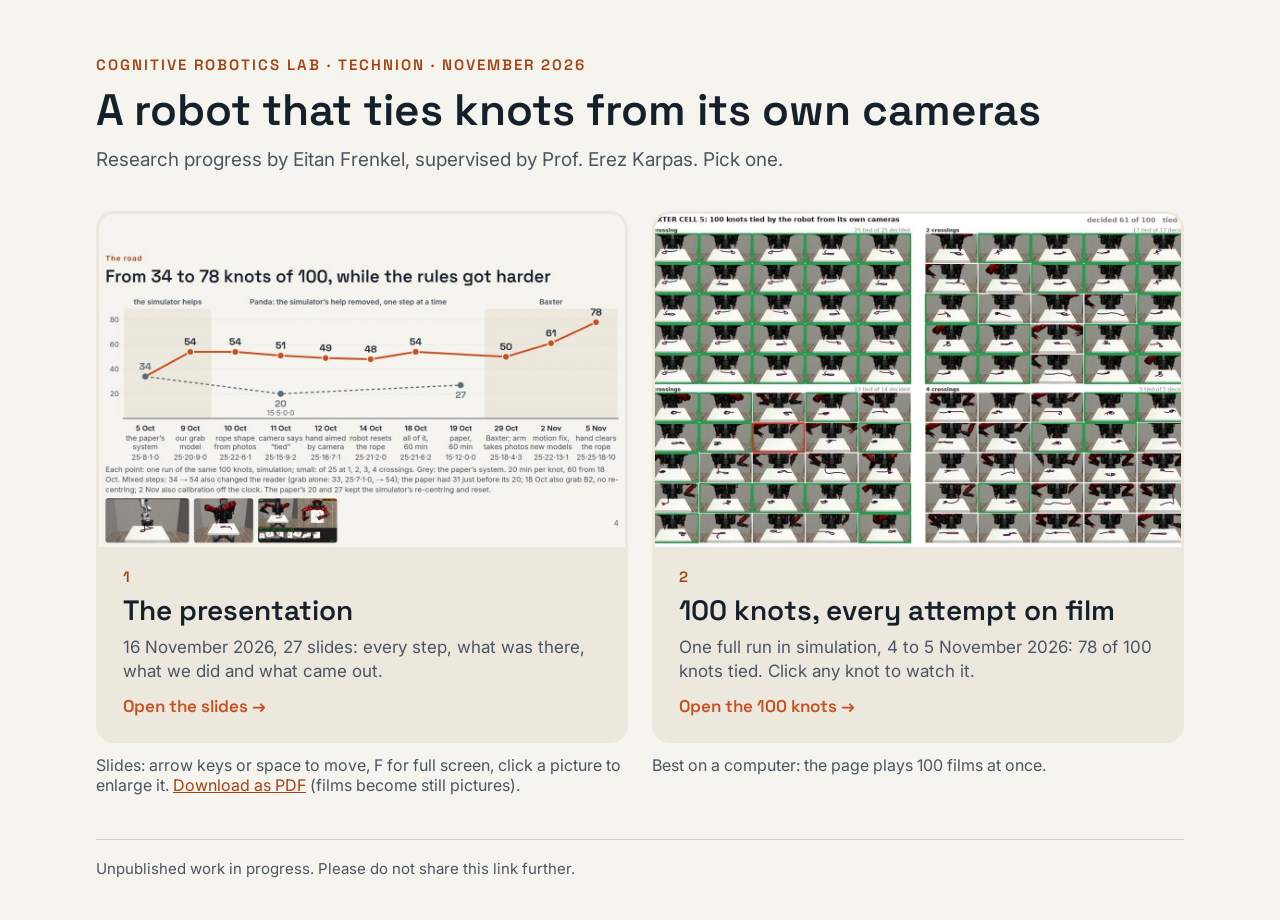
==== index.html @ d7f626be "Add knot tying progress site: deck and 100 knots page Co-Authored-By: Claude Fable 5.2 <noreply@anth" ====
<!DOCTYPE html>
<html lang="en"><head><meta charset="utf-8"><meta name="viewport" content="width=device-width,initial-scale=1">
<meta name="robots" content="noindex,nofollow">
<title>Robot knot tying: research progress</title>
<link rel="stylesheet" href="https://fonts.googleapis.com/css2?family=Space+Grotesk:wght@400..700&family=Inter:wght@400;600&display=swap">
<style>
:root{--bg:#F6F4EE;--tile:#ECE8DE;--ink:#15202B;--mute:#4A5560;--ora:#C8501E;--dark:#A8410F;--line:#D8D2C4}
*{box-sizing:border-box}
html,body{margin:0;background:var(--bg);color:var(--ink);font-family:Inter,Arial,sans-serif}
.wrap{max-width:1120px;margin:0 auto;padding:56px 16px 40px}
.eyebrow{font:600 15px/1.2 "Space Grotesk",Arial,sans-serif;letter-spacing:2px;text-transform:uppercase;color:var(--dark);margin:0 0 12px}
h1{font:600 44px/1.1 "Space Grotesk",Arial,sans-serif;margin:0 0 12px}
.lede{font-size:19px;line-height:1.5;color:var(--mute);margin:0 0 36px;max-width:720px}
.grid{display:grid;grid-template-columns:1fr 1fr;gap:24px}
a.card{display:flex;flex-direction:column;aspect-ratio:1/1;background:var(--tile);border-radius:18px;overflow:hidden;text-decoration:none;color:inherit;border:3px solid transparent;transition:border-color .15s,transform .15s}
a.card:hover,a.card:focus-visible{border-color:var(--ora);transform:translateY(-3px);outline:none}
.pic{flex:1;min-height:0;background:#0B1118}
.pic img{width:100%;height:100%;object-fit:cover;display:block}
.txt{padding:22px 24px 24px}
.num{font:600 15px/1 "Space Grotesk",Arial,sans-serif;letter-spacing:2px;color:var(--dark);margin:0 0 10px}
h2{font:600 28px/1.15 "Space Grotesk",Arial,sans-serif;margin:0 0 8px}
.txt p.d{font-size:17px;line-height:1.45;color:var(--mute);margin:0}
.go{display:inline-block;margin-top:14px;font:600 17px/1 "Space Grotesk",Arial,sans-serif;color:var(--ora)}
.under{display:grid;grid-template-columns:1fr 1fr;gap:24px;margin-top:12px;font-size:16px;color:var(--mute)}
.under a{color:var(--dark)}
footer{margin-top:44px;padding-top:18px;border-top:1px solid var(--line);font-size:15px;line-height:1.5;color:var(--mute)}
@media (max-width:760px){.wrap{padding-top:32px}h1{font-size:32px}.grid,.under{grid-template-columns:1fr}a.card{aspect-ratio:auto}.pic{aspect-ratio:16/9;flex:none}.under div:empty{display:none}}
</style></head>
<body><div class="wrap">
<p class="eyebrow">Cognitive Robotics Lab · Technion · November 2026</p>
<h1>A robot that ties knots from its own cameras</h1>
<p class="lede">Research progress by Eitan Frenkel, supervised by Prof. Erez Karpas. Pick one.</p>
<div class="grid">
<a class="card" href="deck/index.html">
 <div class="pic"><img src="thumbs/deck.jpg" alt="A slide from the presentation: a chart of knots tied out of 100, rising from 34 to 78"></div>
 <div class="txt"><p class="num">1</p><h2>The presentation</h2>
 <p class="d">16 November 2026, 27 slides: every step, what was there, what we did and what came out.</p><span class="go">Open the slides →</span></div>
</a>
<a class="card" href="baxter_cell5_site/site/index.html">
 <div class="pic"><img src="thumbs/cell5.jpg" alt="A wall of 100 small films, one per knot attempt, with green and red borders"></div>
 <div class="txt"><p class="num">2</p><h2>100 knots, every attempt on film</h2>
 <p class="d">One full run in simulation, 4 to 5 November 2026: 78 of 100 knots tied. Click any knot to watch it.</p><span class="go">Open the 100 knots →</span></div>
</a>
</div>
<div class="under">
 <div>Slides: arrow keys or space to move, F for full screen, click a picture to enlarge it. <a href="deck/Robot_Knot_Tying_Progress_2026-11-16.pdf">Download as PDF</a> (films become still pictures).</div>
 <div>Best on a computer: the page plays 100 films at once.</div>
</div>
<footer>Unpublished work in progress. Please do not share this link further.</footer>
</div></body></html>
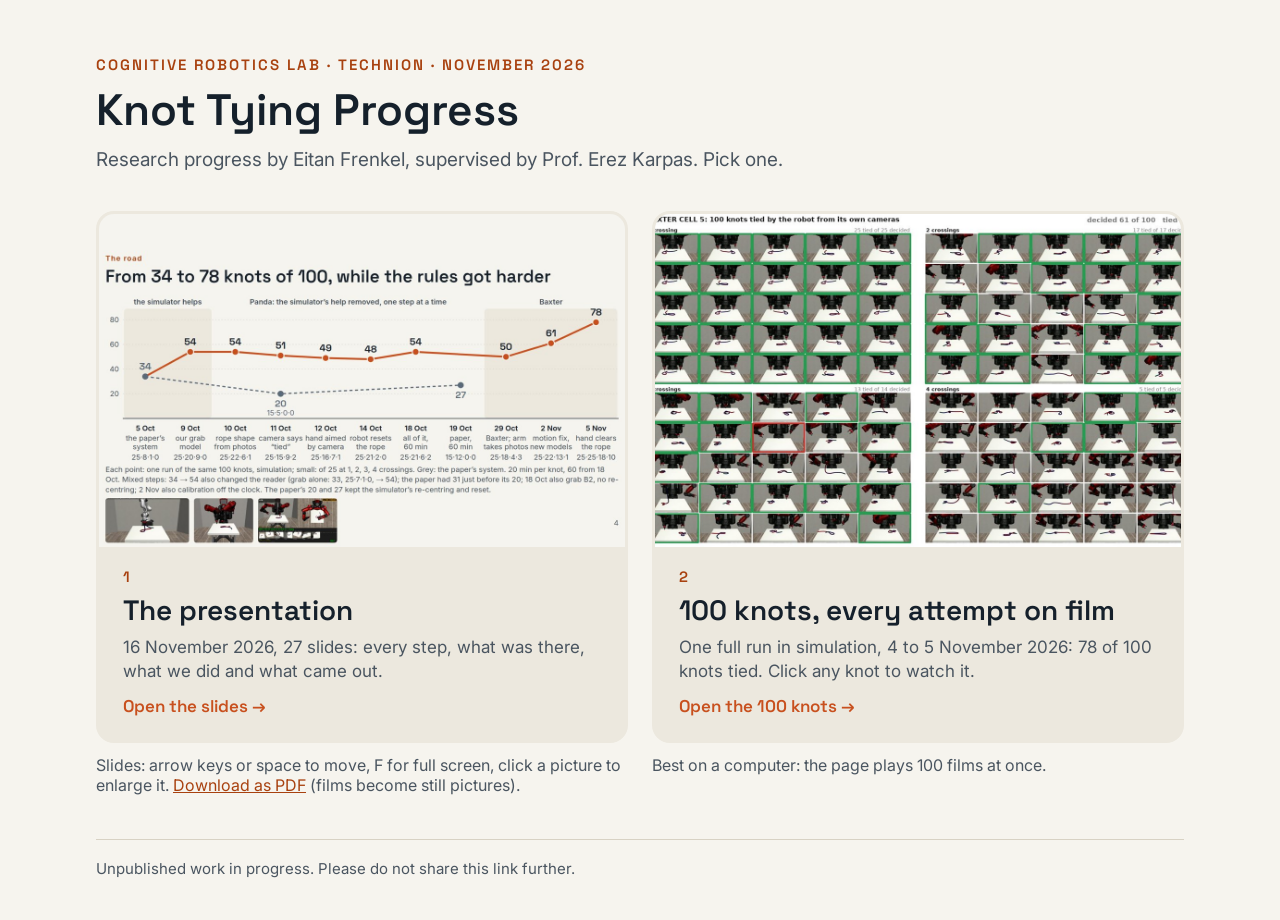
==== commit 28092392: "Rename the landing page heading to Knot Tying Progress Co-Authored-By: Claude Fable 5.2 <noreply@ant" ====
--- a/index.html
+++ b/index.html
@@ -28,7 +28,7 @@
 </style></head>
 <body><div class="wrap">
 <p class="eyebrow">Cognitive Robotics Lab · Technion · November 2026</p>
-<h1>A robot that ties knots from its own cameras</h1>
+<h1>Knot Tying Progress</h1>
 <p class="lede">Research progress by Eitan Frenkel, supervised by Prof. Erez Karpas. Pick one.</p>
 <div class="grid">
 <a class="card" href="deck/index.html">
